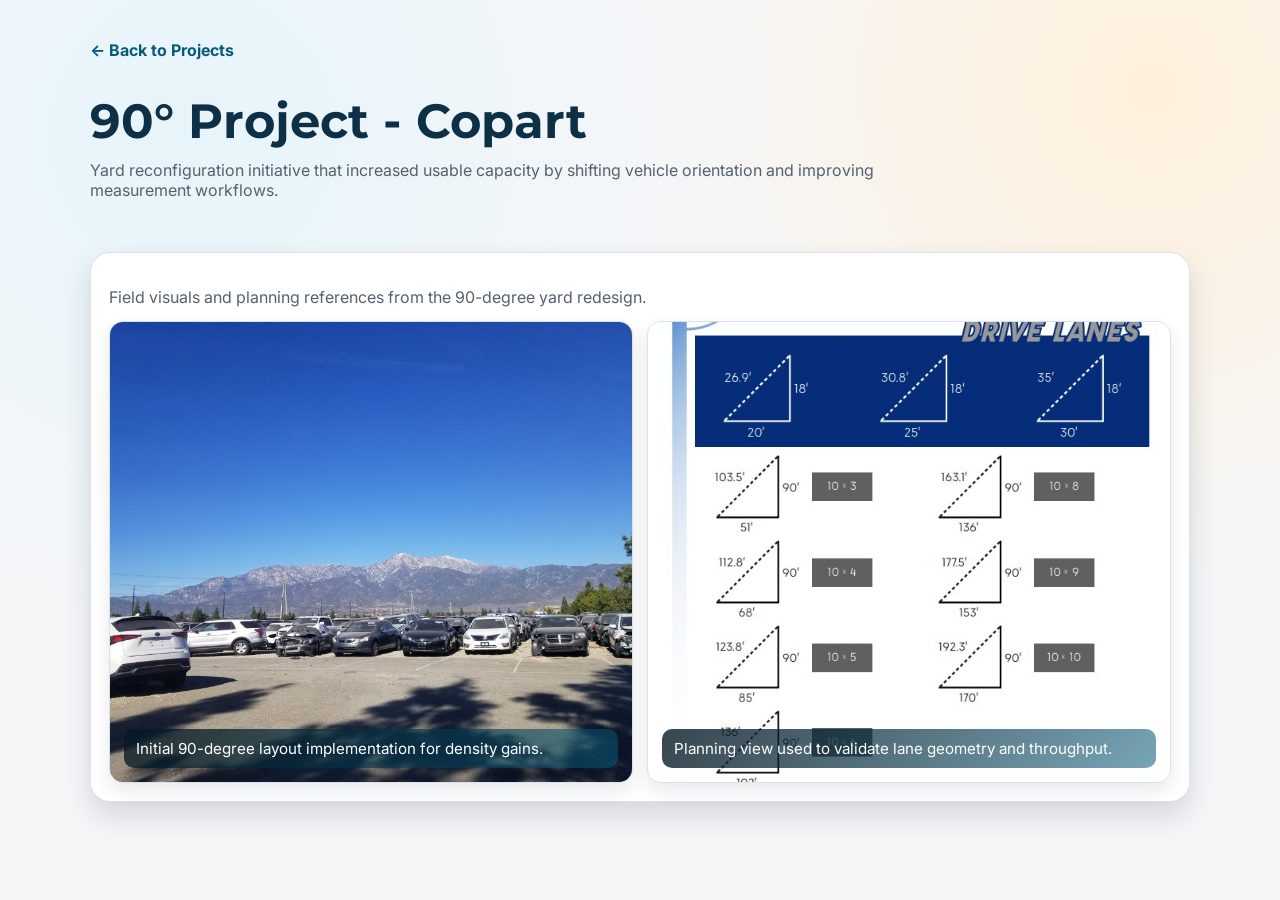
==== project-copart-90.html @ 6a59a28b "added project pages" ====
<!doctype html>
<html lang="en">
  <head>
    <meta charset="UTF-8" />
    <meta name="viewport" content="width=device-width, initial-scale=1.0" />
    <title>90 Degree Project | Douglas Ede</title>
    <link rel="preconnect" href="https://fonts.googleapis.com" />
    <link rel="preconnect" href="https://fonts.gstatic.com" crossorigin />
    <link
      href="https://fonts.googleapis.com/css2?family=Inter:wght@400;500;600;700&family=Montserrat:wght@600;700;800&display=swap"
      rel="stylesheet"
    />
    <link rel="stylesheet" href="project-pages.css" />
  </head>
  <body>
    <header class="project-header container">
      <a class="back-link" href="index.html#work">← Back to Projects</a>
    </header>

    <main>
      <section class="project-hero container">
        <h1>90° Project - Copart</h1>
        <p>
          Yard reconfiguration initiative that increased usable capacity by
          shifting vehicle orientation and improving measurement workflows.
        </p>
      </section>

      <section class="gallery-shell container">
        <div class="project-gallery" aria-label="Copart project gallery">
          <p class="gallery-intro">
            Field visuals and planning references from the 90-degree yard redesign.
          </p>
          <div class="gallery-grid">
            <figure class="gallery-item wide tall">
              <img src="images/90deg1.jpg" alt="Copart yard layout for 90 degree project" />
              <figcaption>Initial 90-degree layout implementation for density gains.</figcaption>
            </figure>
            <figure class="gallery-item wide tall">
              <img src="images/Copart-90-p.jpg" alt="Copart yard orientation planning" />
              <figcaption>Planning view used to validate lane geometry and throughput.</figcaption>
            </figure>
          </div>
        </div>
      </section>
    </main>
  </body>
</html>
---- project-pages.css ----
:root {
  --bg: #f5f6f8;
  --text: #1a1f29;
  --muted: #56616e;
  --primary: #075b79;
  --primary-2: #1187a7;
  --surface: #ffffff;
  --border: #dde2e8;
  --shadow: 0 14px 28px rgba(17, 35, 51, 0.14);
}

* {
  box-sizing: border-box;
}

body {
  margin: 0;
  font-family: 'Inter', system-ui, -apple-system, BlinkMacSystemFont, 'Segoe UI', sans-serif;
  color: var(--text);
  background: radial-gradient(circle at 15% 15%, #e6f5fb 0%, transparent 38%),
    radial-gradient(circle at 90% 10%, #fff0db 0%, transparent 35%), var(--bg);
  min-height: 100vh;
}

.container {
  width: min(1100px, 92vw);
  margin: 0 auto;
}

.project-header {
  padding: 40px 0 18px;
}

.back-link {
  display: inline-flex;
  align-items: center;
  gap: 8px;
  color: var(--primary);
  font-weight: 700;
  text-decoration: none;
}

.project-hero {
  padding: 14px 0 42px;
}

.project-hero h1 {
  margin: 0 0 10px;
  font-family: 'Montserrat', 'Segoe UI', sans-serif;
  font-size: clamp(1.9rem, 4vw, 3rem);
  color: #0d3046;
}

.project-hero p {
  margin: 0;
  color: var(--muted);
  max-width: 800px;
}

.gallery-shell {
  padding: 10px 0 72px;
}

.project-gallery {
  background: var(--surface);
  border: 1px solid var(--border);
  border-radius: 20px;
  padding: 18px;
  box-shadow: var(--shadow);
}

.gallery-grid {
  display: grid;
  grid-template-columns: repeat(12, minmax(0, 1fr));
  gap: 14px;
}

.gallery-item {
  grid-column: span 4;
  position: relative;
  margin: 0;
  border-radius: 14px;
  overflow: hidden;
  border: 1px solid #d9e2ea;
  box-shadow: 0 8px 18px rgba(17, 35, 51, 0.1);
  background: #f1f5f9;
  transform: translateY(0);
  transition: transform 0.22s ease, box-shadow 0.22s ease;
}

.gallery-item:hover {
  transform: translateY(-4px);
  box-shadow: 0 14px 24px rgba(17, 35, 51, 0.14);
}

.gallery-item img {
  width: 100%;
  height: clamp(240px, 32vw, 360px);
  object-fit: cover;
  display: block;
}

.gallery-item figcaption {
  position: absolute;
  left: 14px;
  right: 14px;
  bottom: 14px;
  padding: 10px 12px;
  border-radius: 10px;
  color: #fff;
  background: linear-gradient(135deg, rgba(6, 23, 35, 0.8), rgba(7, 91, 121, 0.55));
  font-size: 0.95rem;
}

.gallery-item.wide {
  grid-column: span 6;
}

.gallery-item.full {
  grid-column: span 12;
}

.gallery-item.tall img {
  height: clamp(280px, 40vw, 460px);
}

.gallery-intro {
  margin-bottom: 14px;
  color: var(--muted);
}

.gallery-item:focus-within,
.back-link:focus-visible {
  outline: 3px solid rgba(17, 135, 167, 0.35);
  outline-offset: 2px;
}

@media (max-width: 768px) {
  .project-gallery {
    padding: 12px;
  }

  .gallery-grid {
    grid-template-columns: 1fr;
  }

  .gallery-item,
  .gallery-item.wide,
  .gallery-item.full {
    grid-column: span 1;
  }

  .gallery-item figcaption {
    font-size: 0.86rem;
  }
}
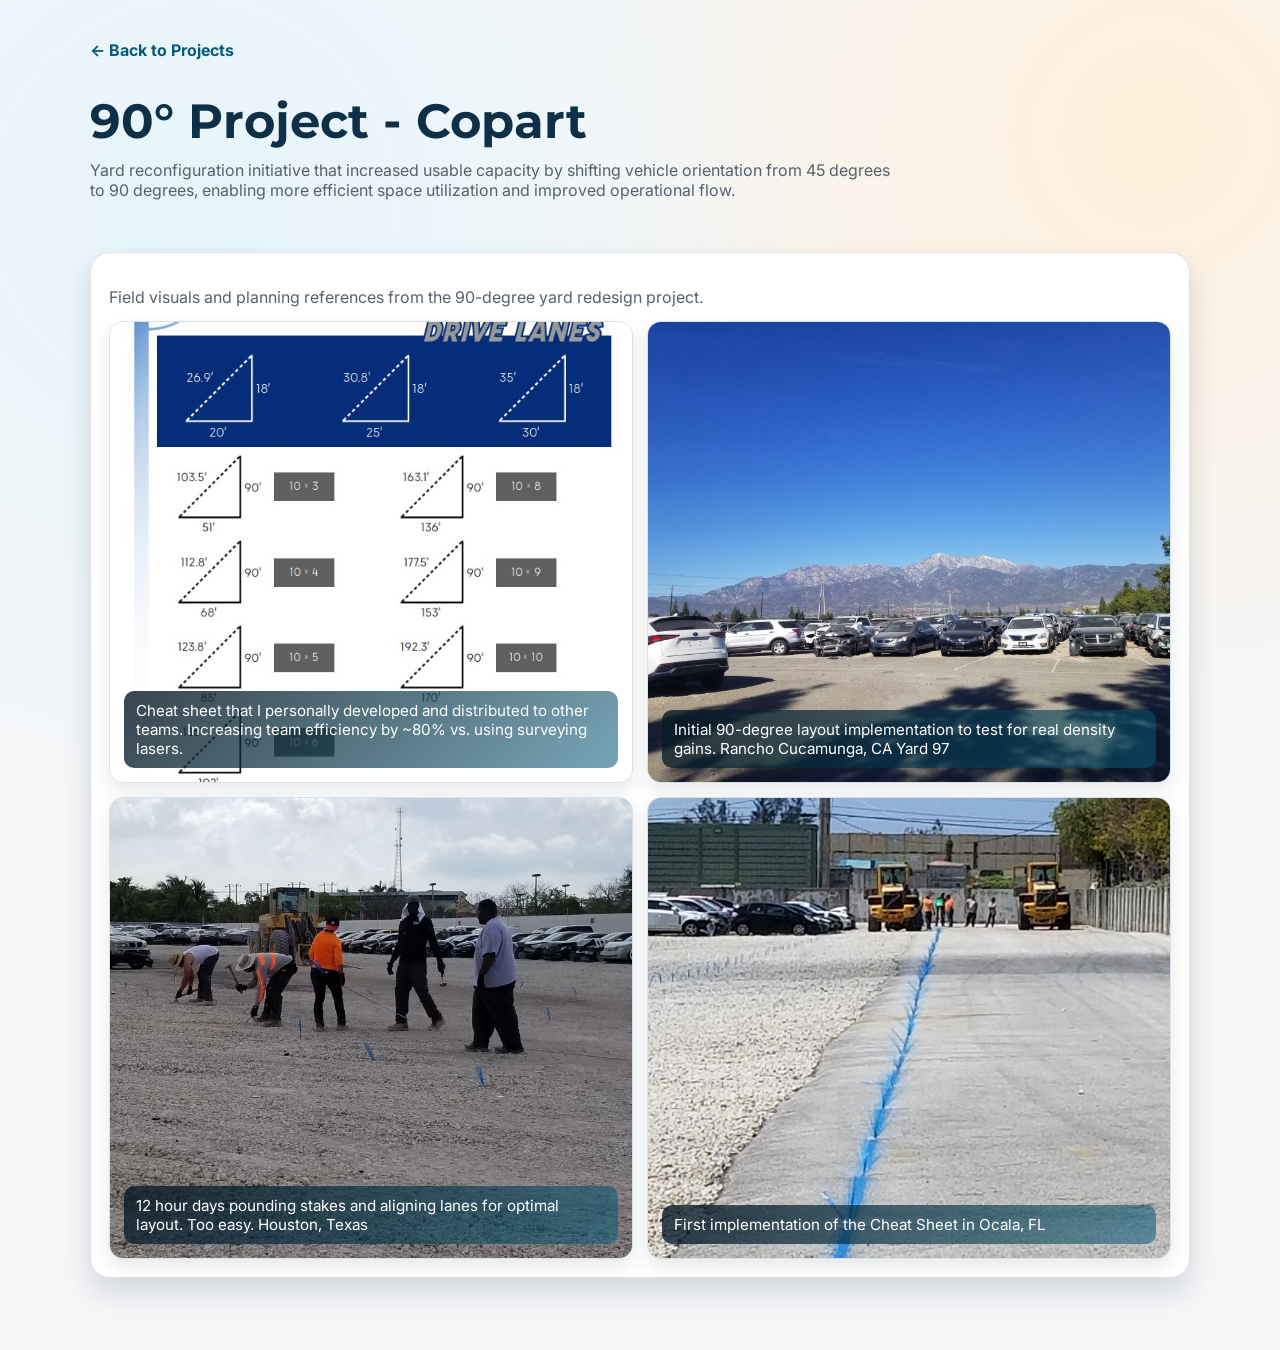
==== commit d916a8fb: "90 degree flesh out" ====
--- a/project-copart-90.html
+++ b/project-copart-90.html
@@ -22,23 +22,31 @@
         <h1>90° Project - Copart</h1>
         <p>
           Yard reconfiguration initiative that increased usable capacity by
-          shifting vehicle orientation and improving measurement workflows.
+          shifting vehicle orientation from 45 degrees to 90 degrees, enabling more efficient space utilization and improved operational flow.
         </p>
       </section>
 
       <section class="gallery-shell container">
         <div class="project-gallery" aria-label="Copart project gallery">
           <p class="gallery-intro">
-            Field visuals and planning references from the 90-degree yard redesign.
+            Field visuals and planning references from the 90-degree yard redesign project.
           </p>
           <div class="gallery-grid">
+                 <figure class="gallery-item wide tall">
+              <img src="images/Copart-90-p.jpg" alt="Copart yard orientation planning" />
+              <figcaption>Cheat sheet that I personally developed and distributed to other teams. Increasing team efficiency by ~80% vs. using surveying lasers.</figcaption>
+            </figure>
             <figure class="gallery-item wide tall">
               <img src="images/90deg1.jpg" alt="Copart yard layout for 90 degree project" />
-              <figcaption>Initial 90-degree layout implementation for density gains.</figcaption>
+              <figcaption>Initial 90-degree layout implementation to test for real density gains. Rancho Cucamunga, CA Yard 97</figcaption>
+            </figure>
+             <figure class="gallery-item wide tall">
+              <img src="images/90crew.jpg" alt="Copart yard layout for 90 degree project" />
+              <figcaption>12 hour days pounding stakes and aligning lanes for optimal layout. Too easy. Houston, Texas</figcaption>
             </figure>
             <figure class="gallery-item wide tall">
-              <img src="images/Copart-90-p.jpg" alt="Copart yard orientation planning" />
-              <figcaption>Planning view used to validate lane geometry and throughput.</figcaption>
+              <img src="images/Miami90.jpg" alt="Copart yard orientation planning" />
+              <figcaption>First implementation of the Cheat Sheet in Ocala, FL</figcaption>
             </figure>
           </div>
         </div>
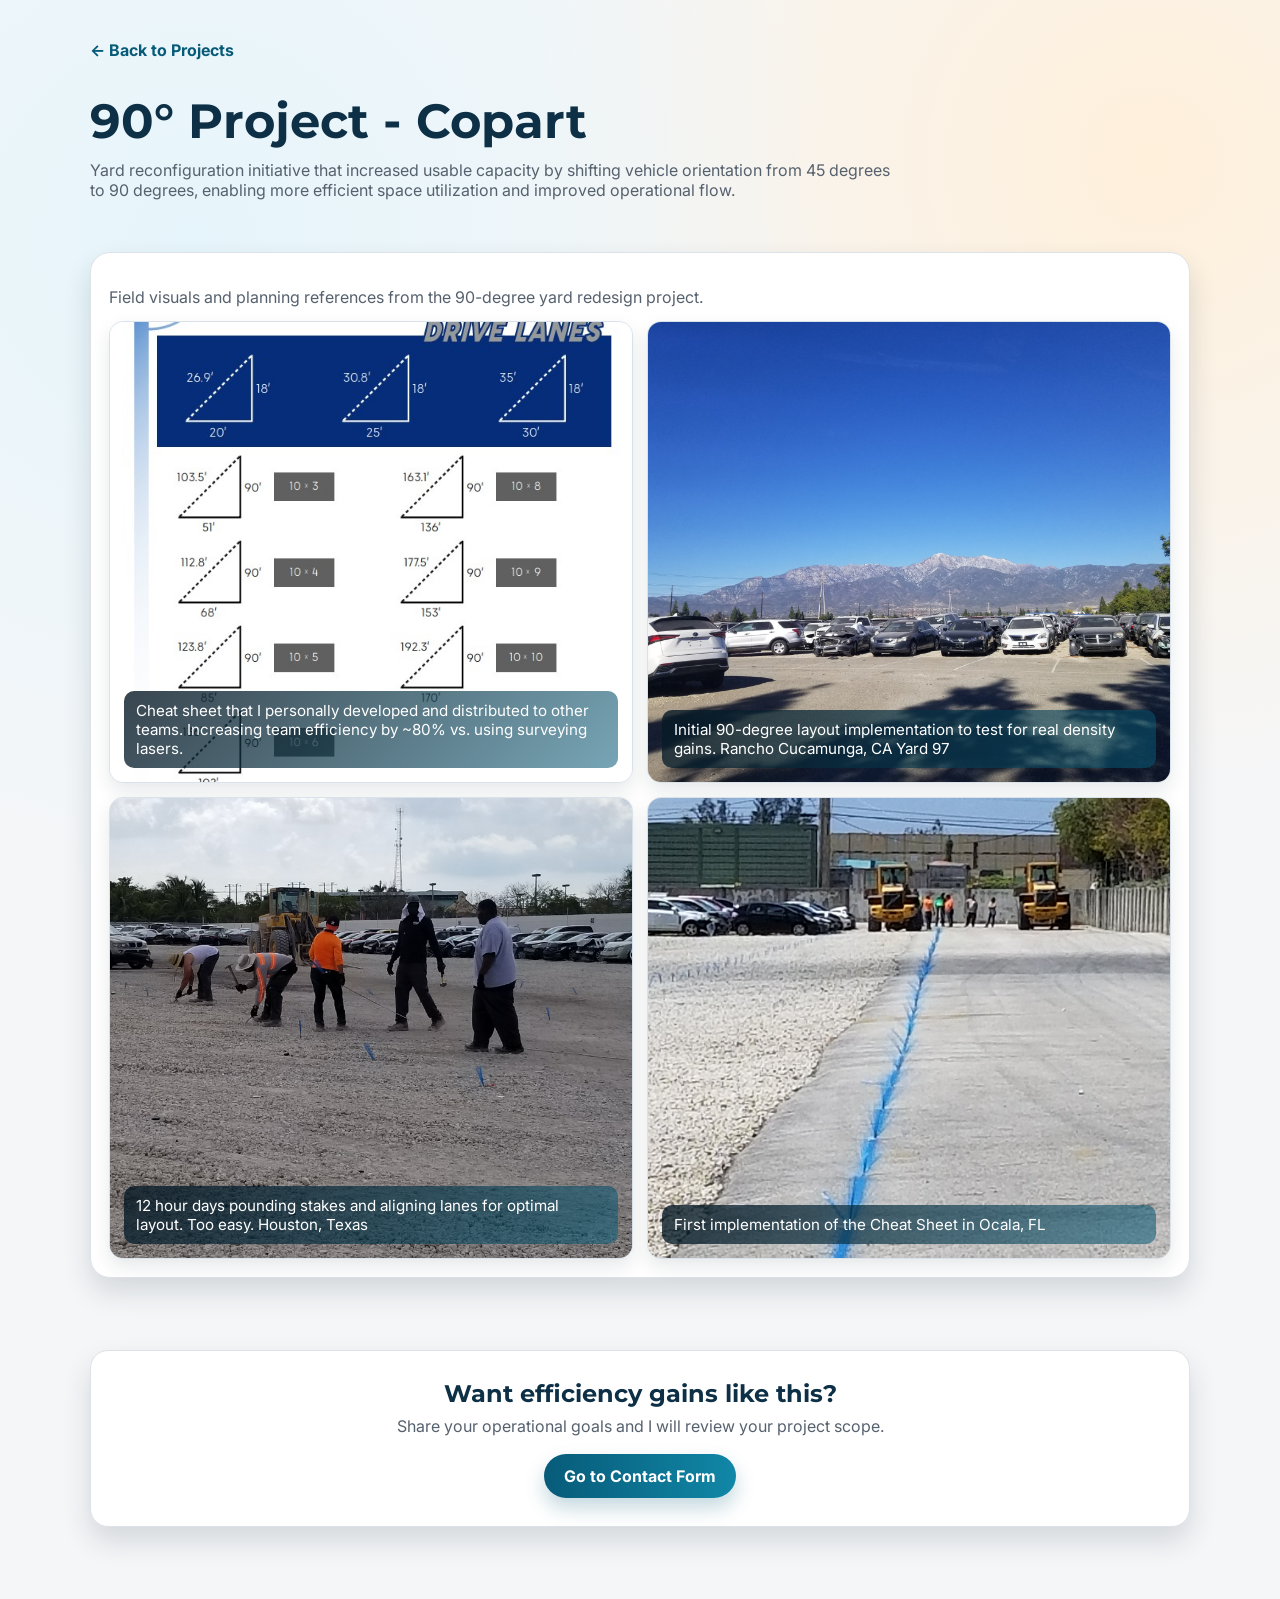
==== commit f4033362: "added contact redirects to the bottom of project pages" ====
--- a/project-copart-90.html
+++ b/project-copart-90.html
@@ -51,6 +51,14 @@
           </div>
         </div>
       </section>
+
+      <section class="project-cta container" aria-label="Contact call to action">
+        <div class="project-cta-panel">
+          <h2>Want efficiency gains like this?</h2>
+          <p>Share your operational goals and I will review your project scope.</p>
+          <a class="contact-btn" href="index.html#contact">Go to Contact Form</a>
+        </div>
+      </section>
     </main>
   </body>
 </html>
--- a/project-pages.css
+++ b/project-pages.css
@@ -135,6 +135,54 @@
   outline-offset: 2px;
 }
 
+.project-cta {
+  padding: 0 0 72px;
+  text-align: center;
+}
+
+.project-cta-panel {
+  background: var(--surface);
+  border: 1px solid var(--border);
+  border-radius: 18px;
+  box-shadow: var(--shadow);
+  padding: 28px 20px;
+}
+
+.project-cta-panel h2 {
+  margin: 0 0 8px;
+  color: #0d3046;
+  font-family: 'Montserrat', 'Segoe UI', sans-serif;
+}
+
+.project-cta-panel p {
+  margin: 0 0 18px;
+  color: var(--muted);
+}
+
+.contact-btn {
+  display: inline-flex;
+  align-items: center;
+  justify-content: center;
+  border-radius: 999px;
+  padding: 12px 20px;
+  text-decoration: none;
+  font-weight: 700;
+  color: #fff;
+  background: linear-gradient(to right, var(--primary), var(--primary-2));
+  box-shadow: 0 10px 20px rgba(7, 91, 121, 0.24);
+  transition: transform 0.18s ease, box-shadow 0.18s ease;
+}
+
+.contact-btn:hover {
+  transform: translateY(-2px);
+  box-shadow: 0 12px 24px rgba(7, 91, 121, 0.28);
+}
+
+.contact-btn:focus-visible {
+  outline: 3px solid rgba(17, 135, 167, 0.35);
+  outline-offset: 3px;
+}
+
 @media (max-width: 768px) {
   .project-gallery {
     padding: 12px;
